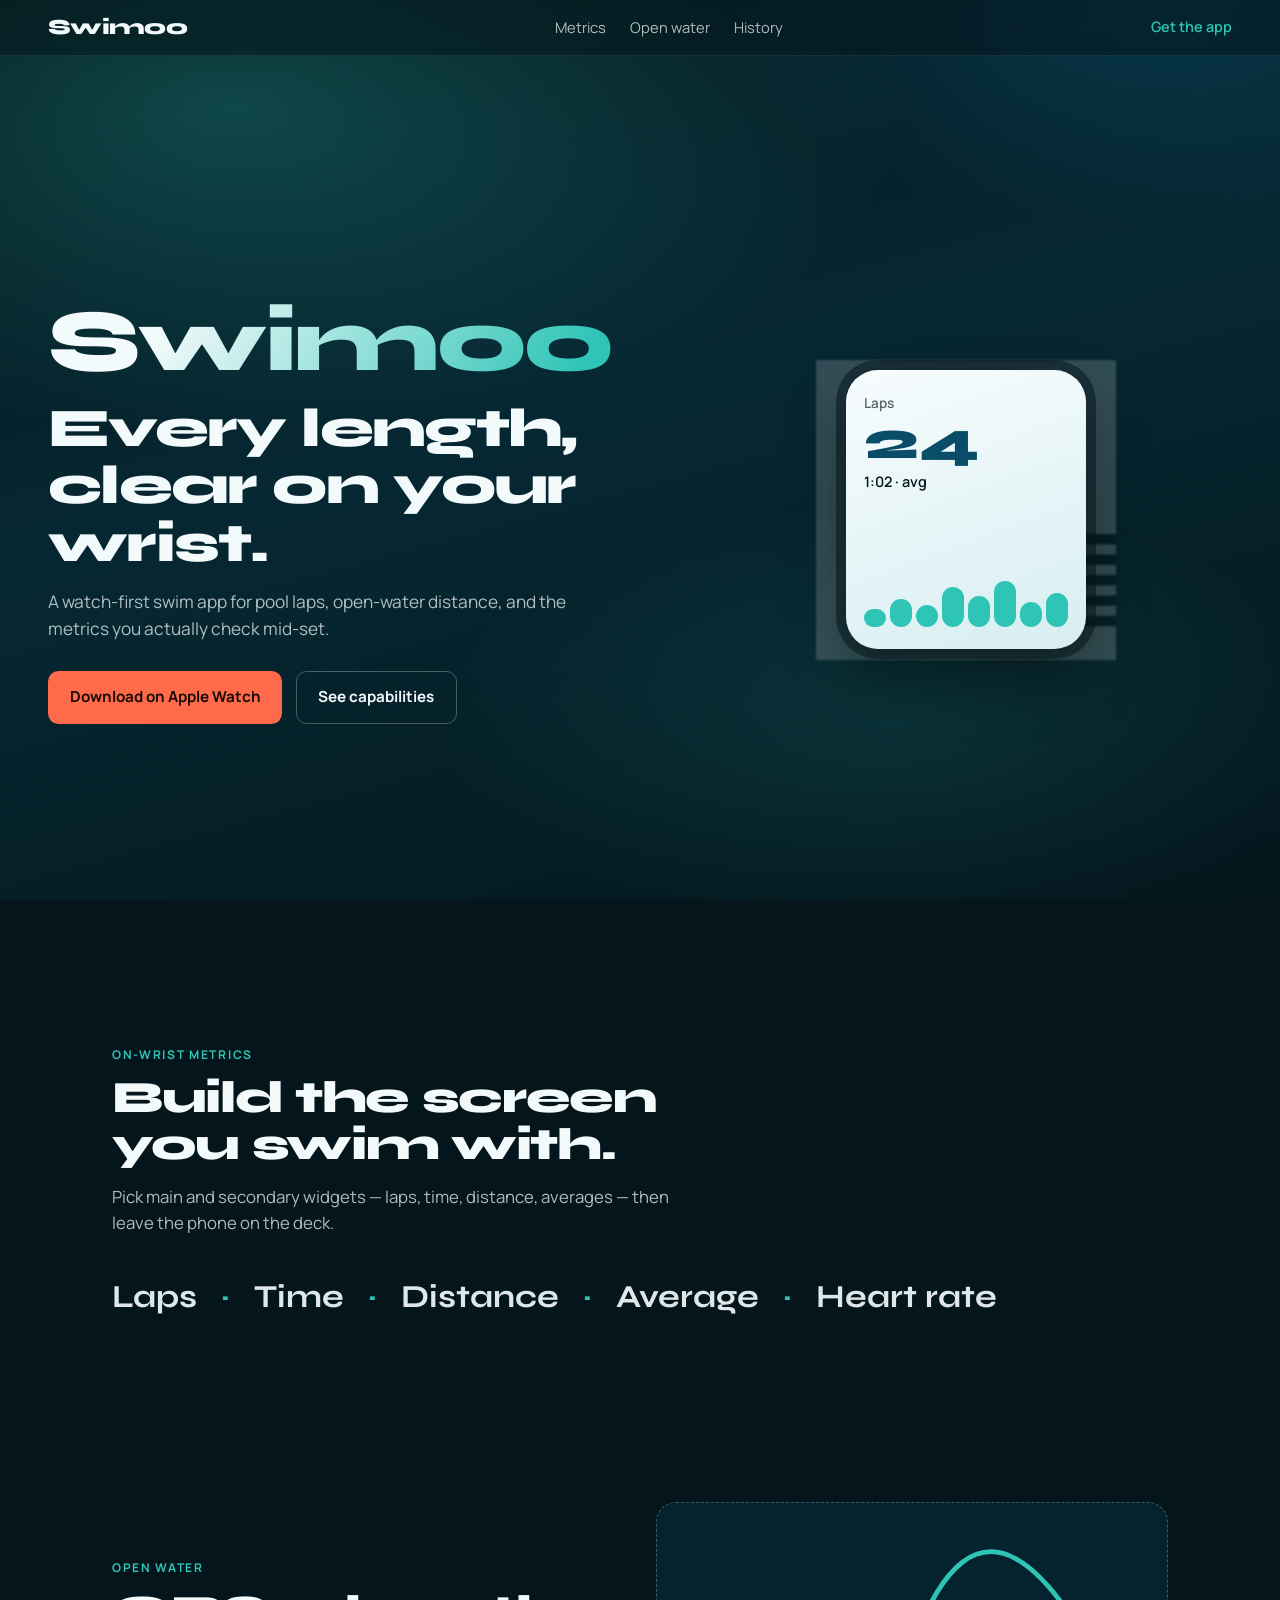
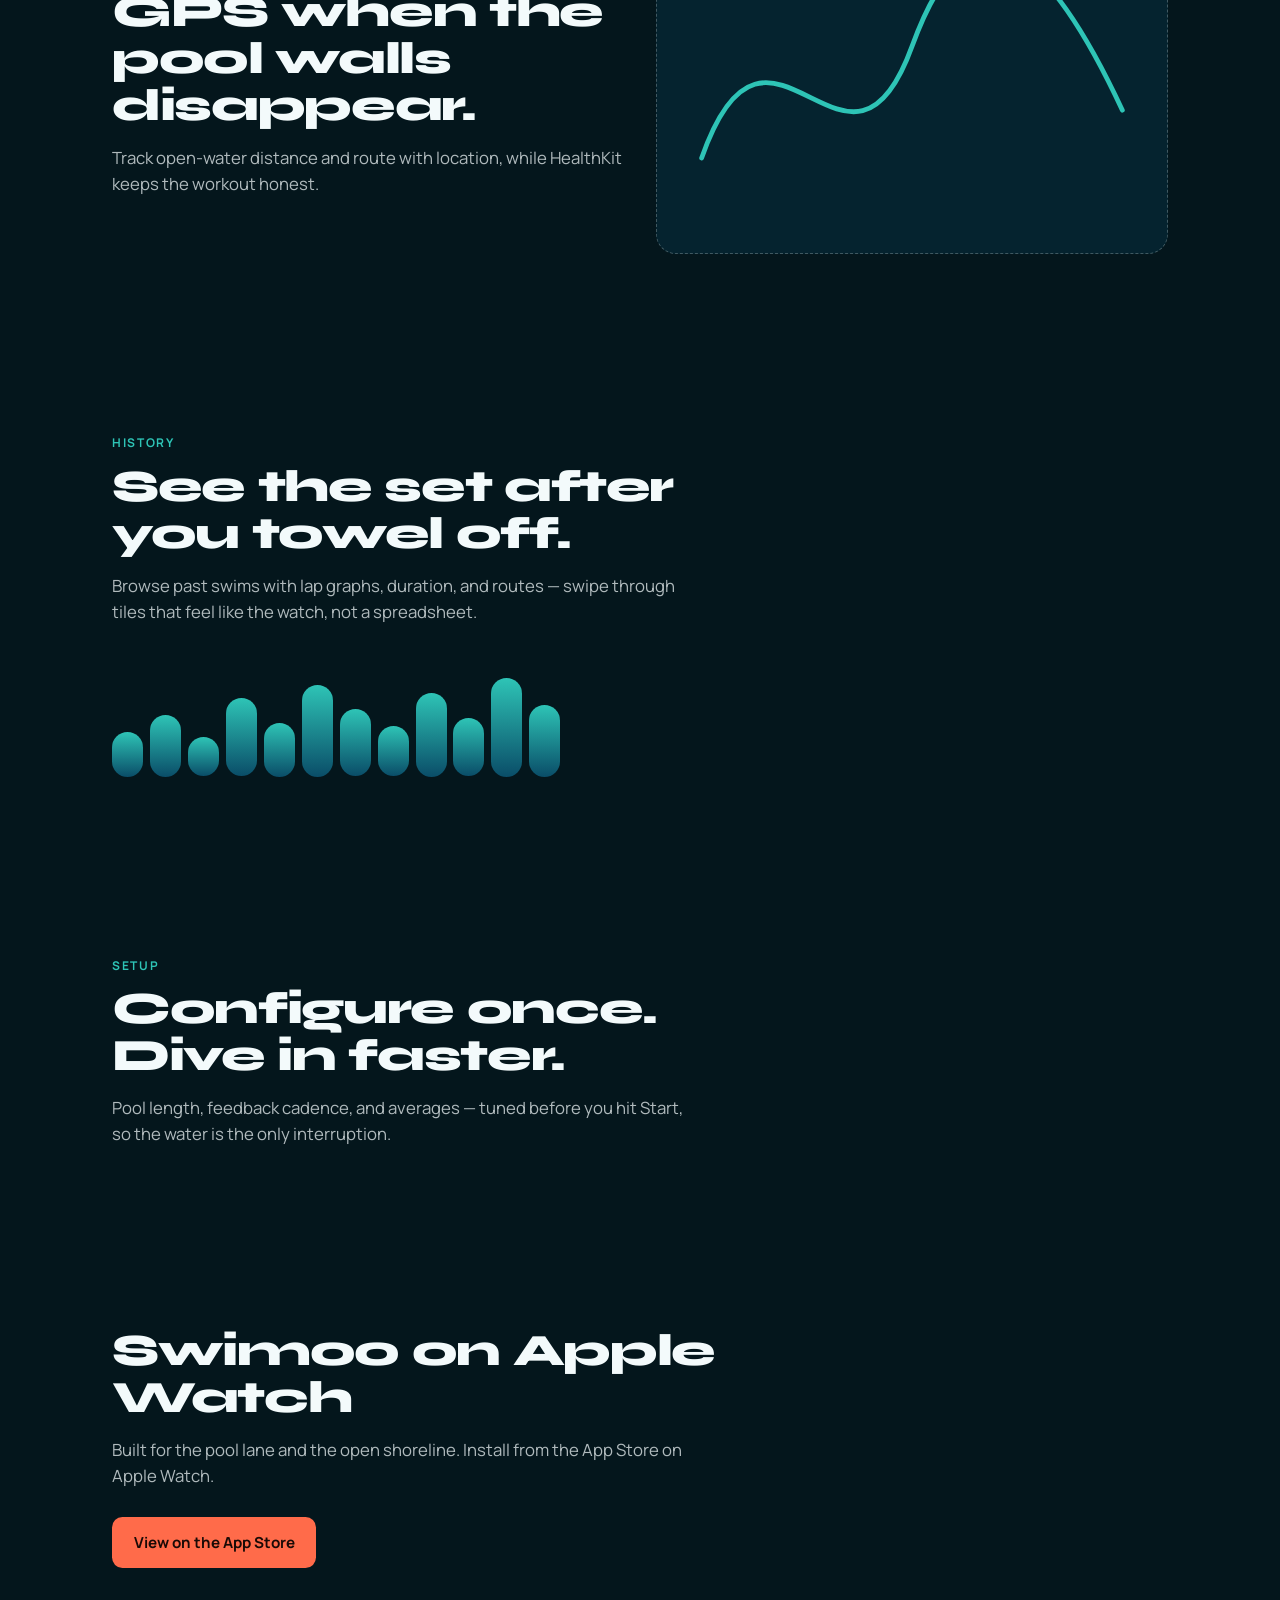
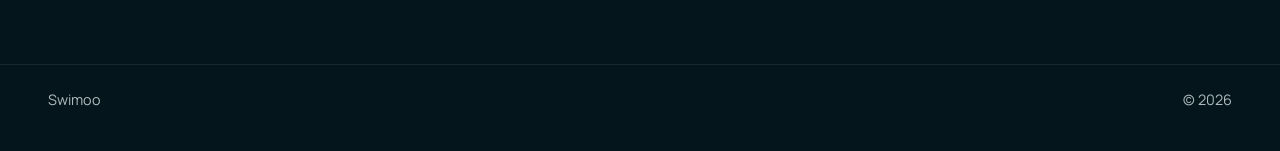
==== index.html @ 3478c58e "a" ====
<!DOCTYPE html>
<html lang="en">
  <head>
    <meta charset="UTF-8" />
    <meta name="viewport" content="width=device-width, initial-scale=1" />
    <title>Swimoo — Swim tracking for Apple Watch</title>
    <meta
      name="description"
      content="Swimoo turns Apple Watch into a focused swim coach: live metrics, lap graphs, open-water routes, and clean history."
    />
    <link rel="preconnect" href="https://fonts.googleapis.com" />
    <link rel="preconnect" href="https://fonts.gstatic.com" crossorigin />
    <link
      href="https://fonts.googleapis.com/css2?family=Manrope:wght@400;500;600;700&family=Syne:wght@600;700;800&display=swap"
      rel="stylesheet"
    />
    <link rel="icon" href="assets/app-icon.png" />
    <link rel="stylesheet" href="styles.css" />
  </head>
  <body>
    <div class="water" aria-hidden="true"></div>

    <header class="top">
      <a class="brand-mark" href="#top">Swimoo</a>
      <nav class="top-nav">
        <a href="#metrics">Metrics</a>
        <a href="#open-water">Open water</a>
        <a href="#history">History</a>
      </nav>
      <a class="top-cta" href="#get">Get the app</a>
    </header>

    <main id="top">
      <section class="hero">
        <div class="hero-copy">
          <p class="brand-hero">Swimoo</p>
          <h1>Every length, clear on your wrist.</h1>
          <p class="lede">
            A watch-first swim app for pool laps, open-water distance, and the
            metrics you actually check mid-set.
          </p>
          <div class="cta-row">
            <a class="btn primary" href="#get">Download on Apple Watch</a>
            <a class="btn ghost" href="#metrics">See capabilities</a>
          </div>
        </div>
        <div class="hero-visual" aria-hidden="true">
          <div class="watch-stage">
            <img class="logo-orb" src="assets/logo.png" alt="" />
            <div class="watch-face">
              <span class="wf-label">Laps</span>
              <span class="wf-value">24</span>
              <span class="wf-sub">1:02 · avg</span>
              <div class="wf-bars">
                <i></i><i></i><i></i><i></i><i></i><i></i><i></i><i></i>
              </div>
            </div>
          </div>
        </div>
      </section>

      <section class="band reveal" id="metrics">
        <p class="eyebrow">On-wrist metrics</p>
        <h2>Build the screen you swim with.</h2>
        <p class="support">
          Pick main and secondary widgets — laps, time, distance, averages —
          then leave the phone on the deck.
        </p>
        <ul class="metric-strip">
          <li>Laps</li>
          <li>Time</li>
          <li>Distance</li>
          <li>Average</li>
          <li>Heart rate</li>
        </ul>
      </section>

      <section class="split reveal" id="open-water">
        <div>
          <p class="eyebrow">Open water</p>
          <h2>GPS when the pool walls disappear.</h2>
          <p class="support">
            Track open-water distance and route with location, while HealthKit
            keeps the workout honest.
          </p>
        </div>
        <div class="route-panel" aria-hidden="true">
          <svg viewBox="0 0 320 220" fill="none">
            <path
              class="route-line"
              d="M28 160 C70 40, 120 200, 160 90 S250 40, 292 130"
              stroke="currentColor"
              stroke-width="3"
              stroke-linecap="round"
            />
          </svg>
        </div>
      </section>

      <section class="band reveal" id="history">
        <p class="eyebrow">History</p>
        <h2>See the set after you towel off.</h2>
        <p class="support">
          Browse past swims with lap graphs, duration, and routes — swipe
          through tiles that feel like the watch, not a spreadsheet.
        </p>
        <div class="graph" aria-hidden="true">
          <span></span><span></span><span></span><span></span><span></span>
          <span></span><span></span><span></span><span></span><span></span>
          <span></span><span></span>
        </div>
      </section>

      <section class="band reveal" id="setup">
        <p class="eyebrow">Setup</p>
        <h2>Configure once. Dive in faster.</h2>
        <p class="support">
          Pool length, feedback cadence, and averages — tuned before you hit
          Start, so the water is the only interruption.
        </p>
      </section>

      <section class="close reveal" id="get">
        <h2>Swimoo on Apple Watch</h2>
        <p class="support">
          Built for the pool lane and the open shoreline. Install from the App
          Store on Apple Watch.
        </p>
        <a class="btn primary" href="https://apps.apple.com" rel="noopener"
          >View on the App Store</a
        >
      </section>
    </main>

    <footer class="foot">
      <span>Swimoo</span>
      <span>© <span id="year"></span></span>
    </footer>

    <script src="main.js"></script>
  </body>
</html>
---- styles.css ----
:root {
  --ink: #04161c;
  --foam: #f3fafb;
  --aqua: #2ec4b6;
  --deep: #0a4d68;
  --signal: #ff6b4a;
  --muted: rgba(243, 250, 251, 0.72);
  --ease: cubic-bezier(0.22, 1, 0.36, 1);
}

*,
*::before,
*::after {
  box-sizing: border-box;
}

html {
  scroll-behavior: smooth;
}

body {
  margin: 0;
  color: var(--foam);
  background: var(--ink);
  font-family: Manrope, sans-serif;
  font-size: 1.05rem;
  line-height: 1.55;
  overflow-x: hidden;
}

h1,
h2,
.brand-hero,
.brand-mark {
  font-family: Syne, sans-serif;
  font-weight: 800;
  letter-spacing: -0.03em;
  line-height: 1.05;
}

a {
  color: inherit;
  text-decoration: none;
}

.water {
  position: fixed;
  inset: 0;
  z-index: -1;
  background:
    radial-gradient(ellipse 80% 55% at 15% 10%, rgba(46, 196, 182, 0.28), transparent 55%),
    radial-gradient(ellipse 70% 50% at 90% 0%, rgba(10, 77, 104, 0.55), transparent 50%),
    radial-gradient(ellipse 60% 40% at 70% 80%, rgba(46, 196, 182, 0.12), transparent 60%),
    linear-gradient(165deg, #031015 0%, #062833 45%, #04161c 100%);
  background-size: 120% 120%, 100% 100%, 100% 100%, 100% 100%;
  animation: tide 18s var(--ease) infinite alternate;
}

@keyframes tide {
  from {
    background-position: 0% 40%, 100% 0%, 50% 100%, 0 0;
  }
  to {
    background-position: 30% 0%, 70% 20%, 40% 70%, 0 0;
  }
}

.top {
  position: sticky;
  top: 0;
  z-index: 10;
  display: flex;
  align-items: center;
  justify-content: space-between;
  gap: 1rem;
  padding: 1rem clamp(1.25rem, 4vw, 3rem);
  backdrop-filter: blur(14px);
  background: rgba(4, 22, 28, 0.55);
  border-bottom: 1px solid rgba(243, 250, 251, 0.08);
}

.brand-mark {
  font-size: 1.35rem;
}

.top-nav {
  display: none;
  gap: 1.5rem;
  font-size: 0.92rem;
  color: var(--muted);
}

.top-nav a:hover {
  color: var(--foam);
}

.top-cta {
  font-size: 0.9rem;
  font-weight: 600;
  color: var(--aqua);
}

.hero {
  min-height: 100svh;
  display: grid;
  align-items: center;
  gap: clamp(2rem, 5vw, 4rem);
  padding: clamp(3rem, 8vh, 6rem) clamp(1.25rem, 4vw, 3rem) 4rem;
  grid-template-columns: 1fr;
}

.brand-hero {
  margin: 0 0 0.75rem;
  font-size: clamp(2.8rem, 10vw, 5.5rem);
  background: linear-gradient(120deg, var(--foam) 20%, var(--aqua) 90%);
  -webkit-background-clip: text;
  background-clip: text;
  color: transparent;
  animation: rise 0.9s var(--ease) both;
}

.hero h1 {
  margin: 0;
  max-width: 11ch;
  font-size: clamp(2rem, 6vw, 3.4rem);
  animation: rise 0.9s var(--ease) 0.08s both;
}

.lede {
  margin: 1.1rem 0 0;
  max-width: 34rem;
  color: var(--muted);
  font-size: 1.08rem;
  animation: rise 0.9s var(--ease) 0.16s both;
}

.cta-row {
  display: flex;
  flex-wrap: wrap;
  gap: 0.85rem;
  margin-top: 1.75rem;
  animation: rise 0.9s var(--ease) 0.24s both;
}

.btn {
  display: inline-flex;
  align-items: center;
  justify-content: center;
  padding: 0.85rem 1.35rem;
  border-radius: 0.65rem;
  font-weight: 700;
  font-size: 0.95rem;
  transition: background 0.2s ease, color 0.2s ease, border-color 0.2s ease;
}

.btn.primary {
  background: var(--signal);
  color: #1a0a06;
}

.btn.primary:hover {
  filter: brightness(1.06);
}

.btn.ghost {
  border: 1px solid rgba(243, 250, 251, 0.28);
  color: var(--foam);
}

.btn.ghost:hover {
  border-color: var(--aqua);
  color: var(--aqua);
}

.hero-visual {
  animation: rise 1s var(--ease) 0.2s both;
}

.watch-stage {
  position: relative;
  width: min(100%, 26rem);
  margin-inline: auto;
  aspect-ratio: 1;
  display: grid;
  place-items: center;
}

.logo-orb {
  position: absolute;
  width: 72%;
  opacity: 0.18;
  filter: blur(1px);
  animation: drift 10s ease-in-out infinite alternate;
}

.watch-face {
  position: relative;
  width: min(72%, 15rem);
  aspect-ratio: 0.86;
  padding: 1.4rem 1.15rem;
  border-radius: 2rem;
  background: linear-gradient(160deg, #f7fcfd, #d7eef1);
  color: var(--ink);
  box-shadow:
    0 0 0 10px rgba(4, 22, 28, 0.55),
    0 30px 60px rgba(0, 0, 0, 0.35);
  display: flex;
  flex-direction: column;
}

.wf-label {
  font-size: 0.85rem;
  font-weight: 600;
  opacity: 0.65;
}

.wf-value {
  font-family: Syne, sans-serif;
  font-size: 3.4rem;
  font-weight: 800;
  color: var(--deep);
  line-height: 1;
}

.wf-sub {
  margin-top: 0.2rem;
  font-size: 0.9rem;
  font-weight: 600;
}

.wf-bars {
  margin-top: auto;
  display: flex;
  align-items: flex-end;
  gap: 0.28rem;
  height: 3.2rem;
}

.wf-bars i {
  flex: 1;
  display: block;
  border-radius: 999px;
  background: var(--aqua);
  transform-origin: bottom;
  animation: bar 2.8s var(--ease) infinite alternate;
}

.wf-bars i:nth-child(1) { height: 35%; animation-delay: 0s; }
.wf-bars i:nth-child(2) { height: 55%; animation-delay: 0.1s; }
.wf-bars i:nth-child(3) { height: 42%; animation-delay: 0.2s; }
.wf-bars i:nth-child(4) { height: 78%; animation-delay: 0.05s; }
.wf-bars i:nth-child(5) { height: 60%; animation-delay: 0.15s; }
.wf-bars i:nth-child(6) { height: 90%; animation-delay: 0.25s; }
.wf-bars i:nth-child(7) { height: 48%; animation-delay: 0.08s; }
.wf-bars i:nth-child(8) { height: 66%; animation-delay: 0.18s; }

@keyframes bar {
  to {
    transform: scaleY(0.72);
  }
}

@keyframes drift {
  from {
    transform: translate(-4%, 2%) scale(1);
  }
  to {
    transform: translate(3%, -3%) scale(1.04);
  }
}

@keyframes rise {
  from {
    opacity: 0;
    transform: translateY(1.25rem);
  }
  to {
    opacity: 1;
    transform: translateY(0);
  }
}

.band,
.split,
.close {
  padding: clamp(4rem, 10vh, 7rem) clamp(1.25rem, 4vw, 3rem);
  max-width: 72rem;
  margin: 0 auto;
}

.eyebrow {
  margin: 0 0 0.6rem;
  text-transform: uppercase;
  letter-spacing: 0.14em;
  font-size: 0.75rem;
  font-weight: 700;
  color: var(--aqua);
}

h2 {
  margin: 0;
  font-size: clamp(1.8rem, 4.5vw, 2.8rem);
  max-width: 14ch;
}

.support {
  margin: 1rem 0 0;
  max-width: 36rem;
  color: var(--muted);
}

.metric-strip {
  list-style: none;
  display: flex;
  flex-wrap: wrap;
  gap: 0.75rem 1.5rem;
  padding: 0;
  margin: 2.25rem 0 0;
  font-family: Syne, sans-serif;
  font-weight: 700;
  font-size: clamp(1.4rem, 3vw, 2rem);
  color: rgba(243, 250, 251, 0.92);
}

.metric-strip li {
  position: relative;
}

.metric-strip li:not(:last-child)::after {
  content: "·";
  margin-left: 1.5rem;
  color: var(--aqua);
}

.split {
  display: grid;
  gap: 2rem;
  align-items: center;
}

.route-panel {
  border-radius: 1.25rem;
  border: 1px dashed rgba(243, 250, 251, 0.25);
  background: rgba(10, 77, 104, 0.25);
  color: var(--aqua);
  min-height: 14rem;
  display: grid;
  place-items: center;
  overflow: hidden;
}

.route-line {
  stroke-dasharray: 420;
  stroke-dashoffset: 420;
}

.reveal.in-view .route-line {
  animation: draw 1.6s var(--ease) forwards;
}

@keyframes draw {
  to {
    stroke-dashoffset: 0;
  }
}

.graph {
  margin-top: 2.5rem;
  display: flex;
  align-items: flex-end;
  gap: 0.45rem;
  height: 7rem;
  max-width: 28rem;
}

.graph span {
  flex: 1;
  border-radius: 999px;
  background: linear-gradient(180deg, var(--aqua), var(--deep));
  transform-origin: bottom;
  transform: scaleY(0.2);
  opacity: 0.35;
}

.reveal.in-view .graph span {
  animation: grow 0.8s var(--ease) forwards;
}

.graph span:nth-child(1) { height: 40%; animation-delay: 0.05s; }
.graph span:nth-child(2) { height: 55%; animation-delay: 0.1s; }
.graph span:nth-child(3) { height: 35%; animation-delay: 0.15s; }
.graph span:nth-child(4) { height: 70%; animation-delay: 0.2s; }
.graph span:nth-child(5) { height: 48%; animation-delay: 0.25s; }
.graph span:nth-child(6) { height: 82%; animation-delay: 0.3s; }
.graph span:nth-child(7) { height: 60%; animation-delay: 0.35s; }
.graph span:nth-child(8) { height: 45%; animation-delay: 0.4s; }
.graph span:nth-child(9) { height: 75%; animation-delay: 0.45s; }
.graph span:nth-child(10) { height: 52%; animation-delay: 0.5s; }
.graph span:nth-child(11) { height: 88%; animation-delay: 0.55s; }
.graph span:nth-child(12) { height: 64%; animation-delay: 0.6s; }

@keyframes grow {
  to {
    transform: scaleY(1);
    opacity: 1;
  }
}

.close {
  text-align: left;
  padding-bottom: 6rem;
}

.close .btn {
  margin-top: 1.75rem;
}

.foot {
  display: flex;
  justify-content: space-between;
  padding: 1.5rem clamp(1.25rem, 4vw, 3rem) 2.5rem;
  border-top: 1px solid rgba(243, 250, 251, 0.08);
  color: var(--muted);
  font-size: 0.9rem;
}

.reveal {
  opacity: 0;
  transform: translateY(1.25rem);
  transition: opacity 0.75s var(--ease), transform 0.75s var(--ease);
}

.reveal.in-view {
  opacity: 1;
  transform: none;
}

@media (min-width: 860px) {
  .top-nav {
    display: flex;
  }

  .hero {
    grid-template-columns: 1.05fr 0.95fr;
  }

  .split {
    grid-template-columns: 1fr 1fr;
  }
}

@media (prefers-reduced-motion: reduce) {
  .water,
  .logo-orb,
  .wf-bars i,
  .brand-hero,
  .hero h1,
  .lede,
  .cta-row,
  .hero-visual {
    animation: none !important;
  }

  .reveal {
    opacity: 1;
    transform: none;
    transition: none;
  }

  .reveal.in-view .route-line,
  .reveal.in-view .graph span {
    animation: none;
    stroke-dashoffset: 0;
    transform: none;
    opacity: 1;
  }

  html {
    scroll-behavior: auto;
  }
}
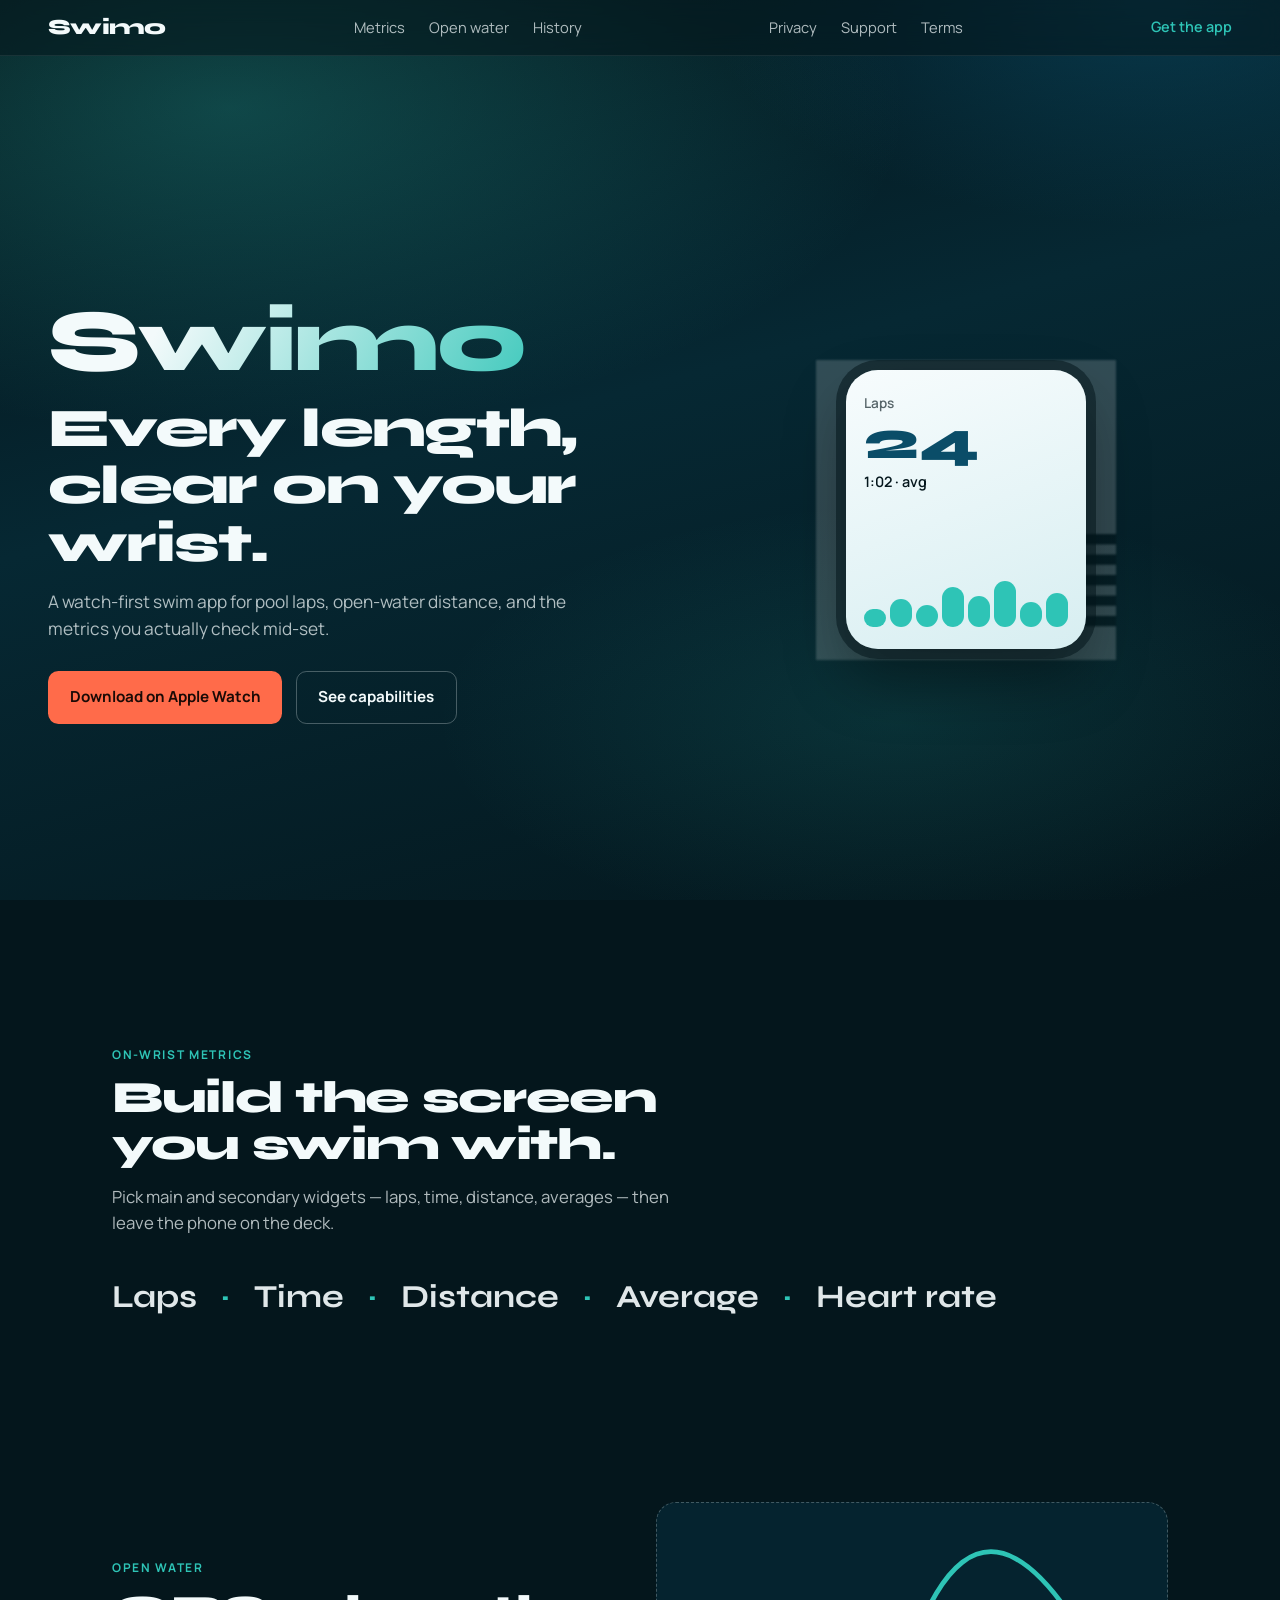
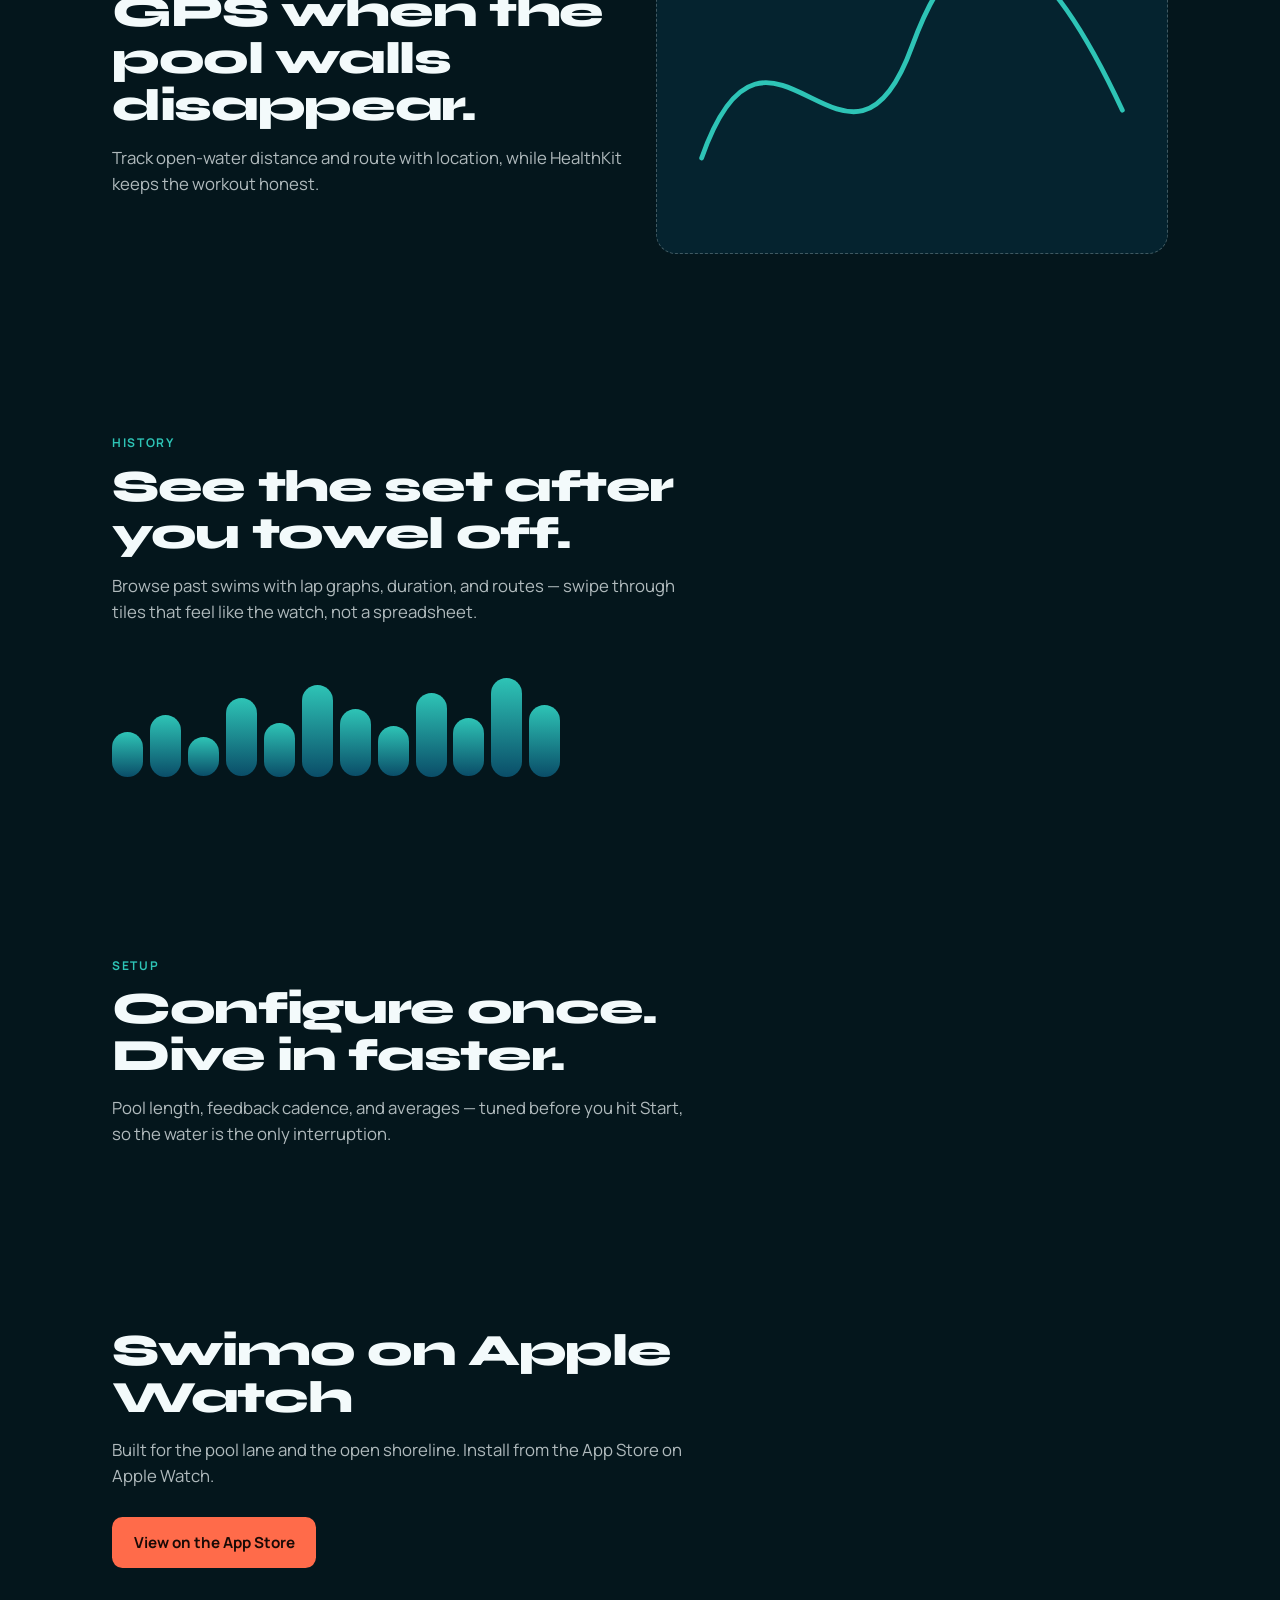
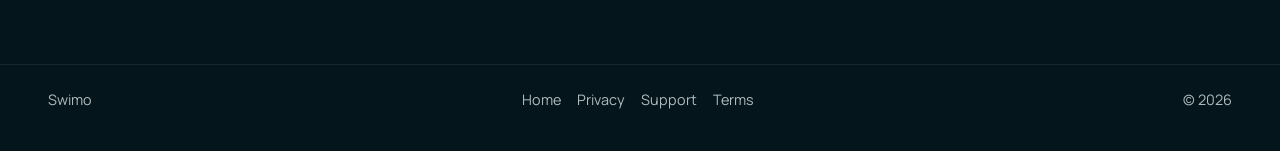
==== commit 597577e4: "Add privacy, support, and terms pages for swimo.me. The marketing page now uses the Swimo name and t" ====
--- a/index.html
+++ b/index.html
@@ -3,10 +3,10 @@
   <head>
     <meta charset="UTF-8" />
     <meta name="viewport" content="width=device-width, initial-scale=1" />
-    <title>Swimoo — Swim tracking for Apple Watch</title>
+    <title>Swimo — Swim tracking for Apple Watch</title>
     <meta
       name="description"
-      content="Swimoo turns Apple Watch into a focused swim coach: live metrics, lap graphs, open-water routes, and clean history."
+      content="Swimo turns Apple Watch into a focused swim coach: live metrics, lap graphs, open-water routes, and clean history."
     />
     <link rel="preconnect" href="https://fonts.googleapis.com" />
     <link rel="preconnect" href="https://fonts.gstatic.com" crossorigin />
@@ -21,11 +21,16 @@
     <div class="water" aria-hidden="true"></div>
 
     <header class="top">
-      <a class="brand-mark" href="#top">Swimoo</a>
+      <a class="brand-mark" href="marketing">Swimo</a>
       <nav class="top-nav">
         <a href="#metrics">Metrics</a>
         <a href="#open-water">Open water</a>
         <a href="#history">History</a>
+      </nav>
+      <nav class="top-nav legal-nav">
+        <a href="privacy">Privacy</a>
+        <a href="support">Support</a>
+        <a href="terms">Terms</a>
       </nav>
       <a class="top-cta" href="#get">Get the app</a>
     </header>
@@ -33,7 +38,7 @@
     <main id="top">
       <section class="hero">
         <div class="hero-copy">
-          <p class="brand-hero">Swimoo</p>
+          <p class="brand-hero">Swimo</p>
           <h1>Every length, clear on your wrist.</h1>
           <p class="lede">
             A watch-first swim app for pool laps, open-water distance, and the
@@ -121,19 +126,28 @@
       </section>
 
       <section class="close reveal" id="get">
-        <h2>Swimoo on Apple Watch</h2>
+        <h2>Swimo on Apple Watch</h2>
         <p class="support">
           Built for the pool lane and the open shoreline. Install from the App
           Store on Apple Watch.
         </p>
-        <a class="btn primary" href="https://apps.apple.com" rel="noopener"
+        <a
+          class="btn primary"
+          href="https://apps.apple.com/us/app/swimo/id6764766248"
+          rel="noopener"
           >View on the App Store</a
         >
       </section>
     </main>
 
     <footer class="foot">
-      <span>Swimoo</span>
+      <span>Swimo</span>
+      <nav class="foot-nav">
+        <a href="marketing">Home</a>
+        <a href="privacy">Privacy</a>
+        <a href="support">Support</a>
+        <a href="terms">Terms</a>
+      </nav>
       <span>© <span id="year"></span></span>
     </footer>
 
--- a/styles.css
+++ b/styles.css
@@ -72,6 +72,7 @@
   display: flex;
   align-items: center;
   justify-content: space-between;
+  flex-wrap: wrap;
   gap: 1rem;
   padding: 1rem clamp(1.25rem, 4vw, 3rem);
   backdrop-filter: blur(14px);
@@ -90,8 +91,18 @@
   color: var(--muted);
 }
 
-.top-nav a:hover {
+.top-nav a:hover,
+.foot-nav a:hover {
   color: var(--foam);
+}
+
+.legal-nav {
+  display: flex;
+}
+
+.foot-nav {
+  display: flex;
+  gap: 1rem;
 }
 
 .top-cta {
@@ -417,11 +428,53 @@
 
 .foot {
   display: flex;
+  flex-wrap: wrap;
+  gap: 0.75rem 1.5rem;
   justify-content: space-between;
+  align-items: center;
   padding: 1.5rem clamp(1.25rem, 4vw, 3rem) 2.5rem;
   border-top: 1px solid rgba(243, 250, 251, 0.08);
   color: var(--muted);
   font-size: 0.9rem;
+}
+
+.page {
+  max-width: 42rem;
+  padding: clamp(2.5rem, 6vh, 4.5rem) clamp(1.25rem, 4vw, 3rem) 5rem;
+}
+
+.page h1 {
+  margin: 0;
+  font-size: clamp(2.4rem, 6vw, 4rem);
+}
+
+.page .updated,
+.page p,
+.page li {
+  color: var(--muted);
+}
+
+.page h2 {
+  margin: 2rem 0 0.35rem;
+  font-size: 1.35rem;
+}
+
+.page p,
+.page ul {
+  margin: 0.35rem 0 0;
+}
+
+.page a:not(.btn) {
+  color: var(--aqua);
+  text-decoration: underline;
+  text-underline-offset: 0.15em;
+}
+
+.page .actions {
+  display: flex;
+  flex-wrap: wrap;
+  gap: 0.85rem;
+  margin-top: 1.75rem;
 }
 
 .reveal {
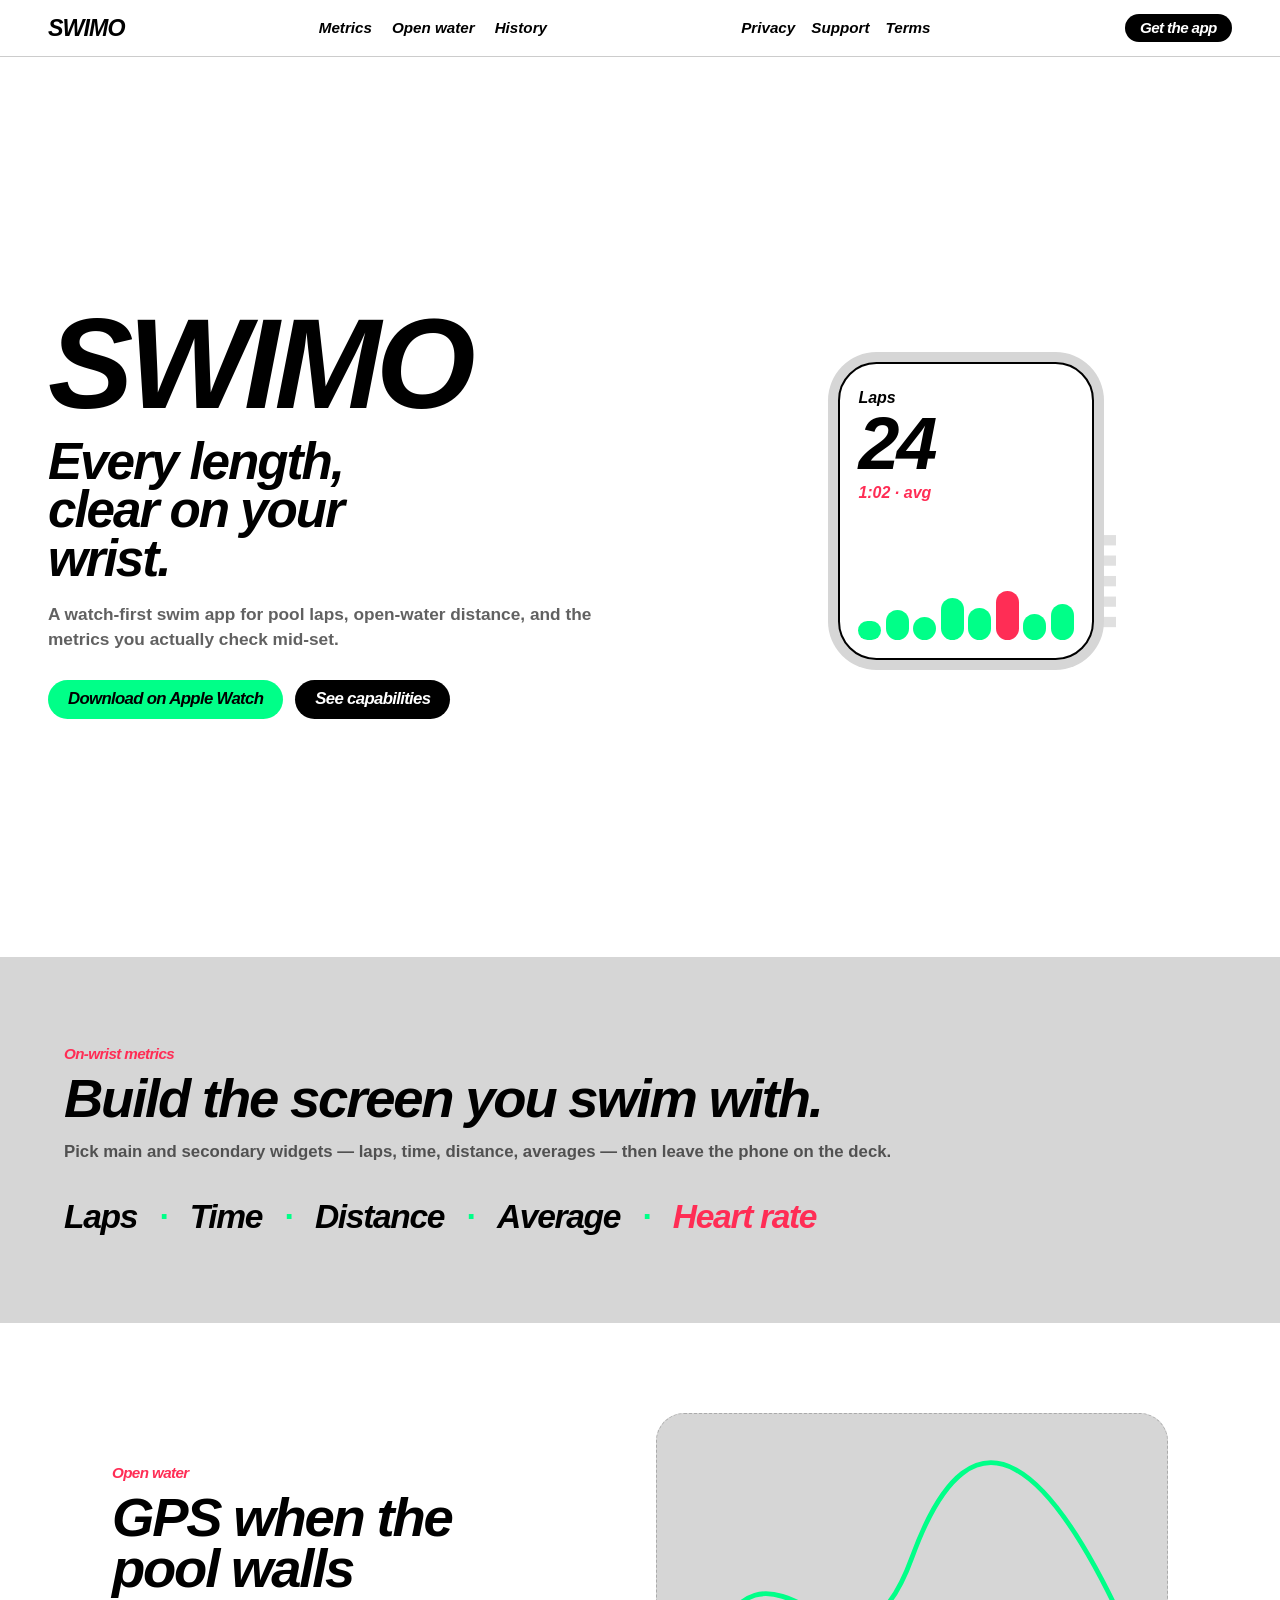
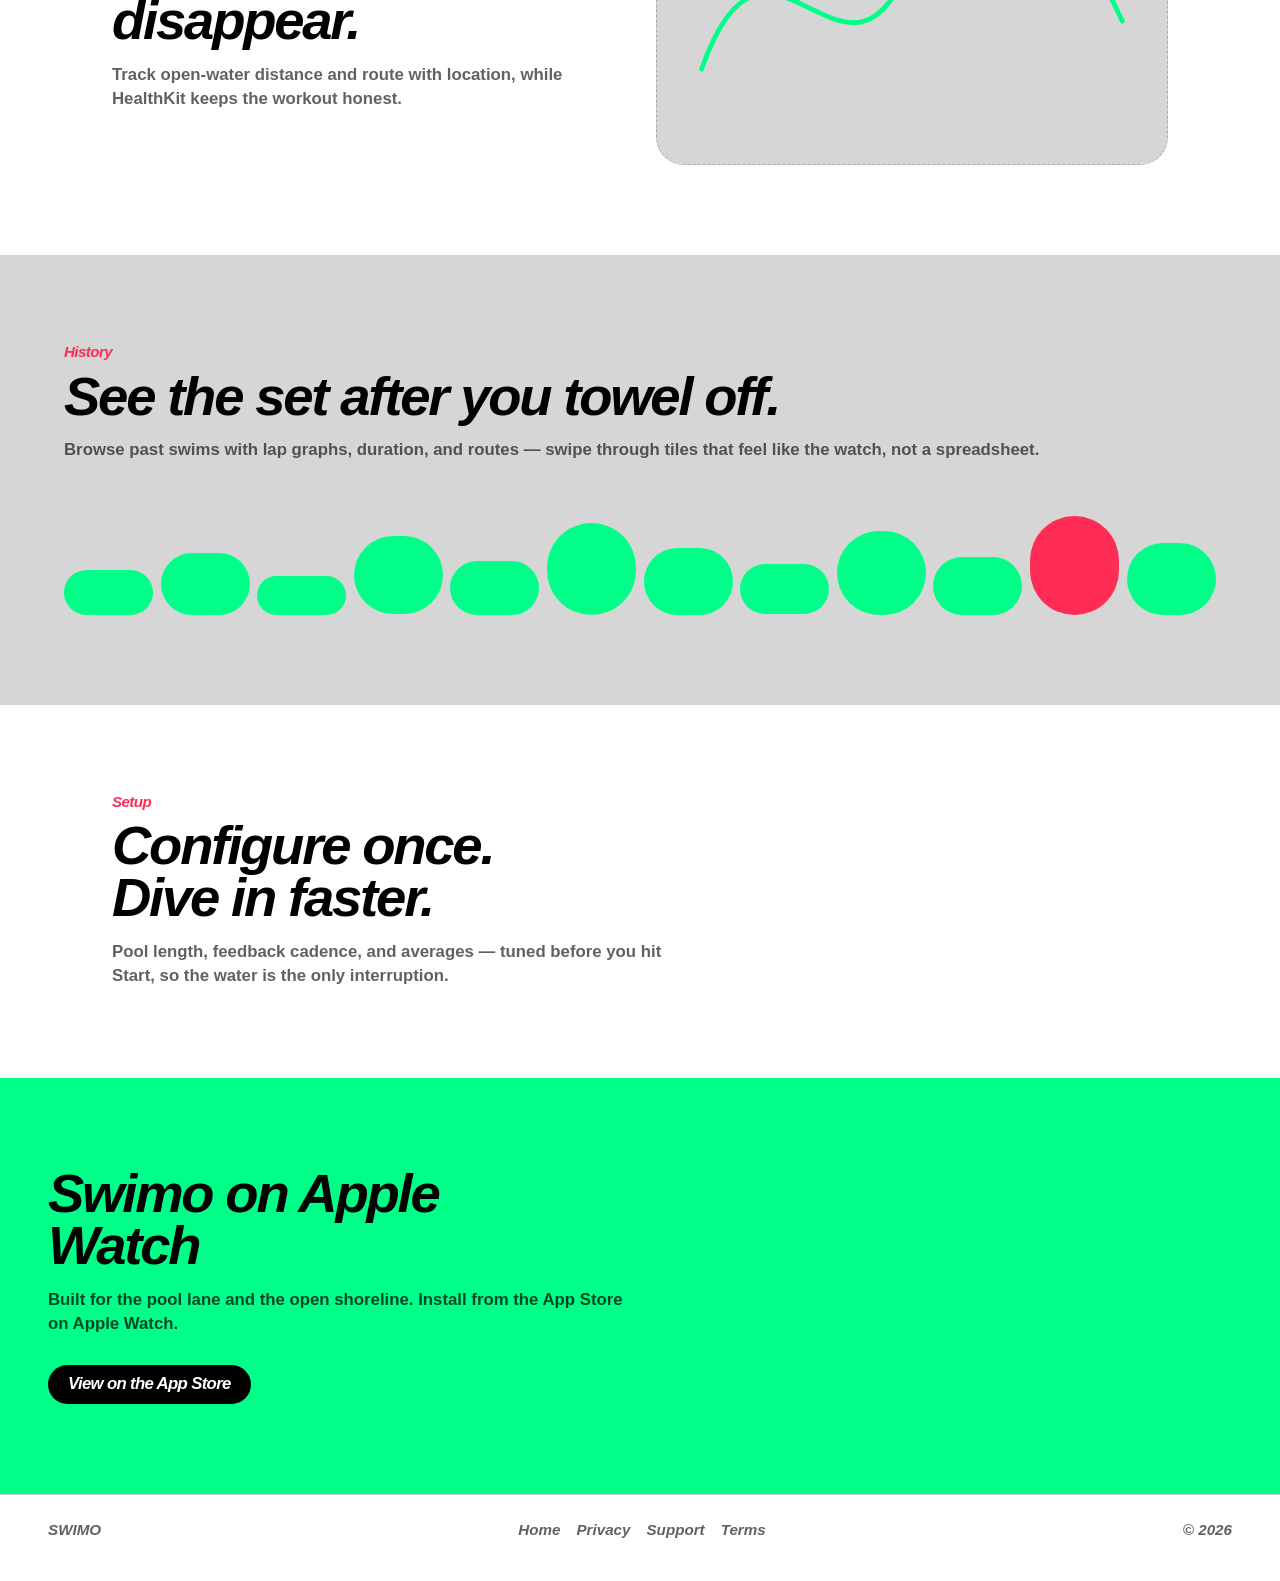
==== commit 5ee4d227: "Restyle the site with the watch app type and palette. Headlines and buttons use heavy italic system " ====
--- a/index.html
+++ b/index.html
@@ -8,20 +8,12 @@
       name="description"
       content="Swimo turns Apple Watch into a focused swim coach: live metrics, lap graphs, open-water routes, and clean history."
     />
-    <link rel="preconnect" href="https://fonts.googleapis.com" />
-    <link rel="preconnect" href="https://fonts.gstatic.com" crossorigin />
-    <link
-      href="https://fonts.googleapis.com/css2?family=Manrope:wght@400;500;600;700&family=Syne:wght@600;700;800&display=swap"
-      rel="stylesheet"
-    />
     <link rel="icon" href="assets/app-icon.png" />
     <link rel="stylesheet" href="styles.css" />
   </head>
   <body>
-    <div class="water" aria-hidden="true"></div>
-
     <header class="top">
-      <a class="brand-mark" href="marketing">Swimo</a>
+      <a class="brand-mark" href="marketing">SWIMO</a>
       <nav class="top-nav">
         <a href="#metrics">Metrics</a>
         <a href="#open-water">Open water</a>
@@ -38,7 +30,7 @@
     <main id="top">
       <section class="hero">
         <div class="hero-copy">
-          <p class="brand-hero">Swimo</p>
+          <p class="brand-hero">SWIMO</p>
           <h1>Every length, clear on your wrist.</h1>
           <p class="lede">
             A watch-first swim app for pool laps, open-water distance, and the
@@ -141,7 +133,7 @@
     </main>
 
     <footer class="foot">
-      <span>Swimo</span>
+      <span>SWIMO</span>
       <nav class="foot-nav">
         <a href="marketing">Home</a>
         <a href="privacy">Privacy</a>
--- a/styles.css
+++ b/styles.css
@@ -1,11 +1,14 @@
 :root {
-  --ink: #04161c;
-  --foam: #f3fafb;
-  --aqua: #2ec4b6;
-  --deep: #0a4d68;
-  --signal: #ff6b4a;
-  --muted: rgba(243, 250, 251, 0.72);
+  --background: #ffffff;
+  --foreground: #000000;
+  --accent: #ff2d55;
+  --widget-start: #00ff88;
+  --widget-end: #3cd3fe;
+  --section: #d6d6d6;
+  --muted: rgba(0, 0, 0, 0.62);
+  --line: rgba(0, 0, 0, 0.2);
   --ease: cubic-bezier(0.22, 1, 0.36, 1);
+  --display: -apple-system, BlinkMacSystemFont, "SF Pro Display", "SF Pro Text", "Helvetica Neue", sans-serif;
 }
 
 *,
@@ -20,49 +23,35 @@
 
 body {
   margin: 0;
-  color: var(--foam);
-  background: var(--ink);
-  font-family: Manrope, sans-serif;
+  color: var(--foreground);
+  background: var(--background);
+  font-family: var(--display);
   font-size: 1.05rem;
-  line-height: 1.55;
+  font-weight: 500;
+  line-height: 1.45;
   overflow-x: hidden;
 }
 
 h1,
 h2,
 .brand-hero,
-.brand-mark {
-  font-family: Syne, sans-serif;
-  font-weight: 800;
-  letter-spacing: -0.03em;
-  line-height: 1.05;
+.brand-mark,
+.eyebrow,
+.btn,
+.top-cta,
+.metric-strip,
+.wf-value,
+.page h2 {
+  font-family: var(--display);
+  font-weight: 900;
+  font-style: italic;
+  letter-spacing: -0.04em;
+  line-height: 0.95;
 }
 
 a {
   color: inherit;
   text-decoration: none;
-}
-
-.water {
-  position: fixed;
-  inset: 0;
-  z-index: -1;
-  background:
-    radial-gradient(ellipse 80% 55% at 15% 10%, rgba(46, 196, 182, 0.28), transparent 55%),
-    radial-gradient(ellipse 70% 50% at 90% 0%, rgba(10, 77, 104, 0.55), transparent 50%),
-    radial-gradient(ellipse 60% 40% at 70% 80%, rgba(46, 196, 182, 0.12), transparent 60%),
-    linear-gradient(165deg, #031015 0%, #062833 45%, #04161c 100%);
-  background-size: 120% 120%, 100% 100%, 100% 100%, 100% 100%;
-  animation: tide 18s var(--ease) infinite alternate;
-}
-
-@keyframes tide {
-  from {
-    background-position: 0% 40%, 100% 0%, 50% 100%, 0 0;
-  }
-  to {
-    background-position: 30% 0%, 70% 20%, 40% 70%, 0 0;
-  }
 }
 
 .top {
@@ -73,42 +62,43 @@
   align-items: center;
   justify-content: space-between;
   flex-wrap: wrap;
-  gap: 1rem;
-  padding: 1rem clamp(1.25rem, 4vw, 3rem);
-  backdrop-filter: blur(14px);
-  background: rgba(4, 22, 28, 0.55);
-  border-bottom: 1px solid rgba(243, 250, 251, 0.08);
+  gap: 0.75rem 1rem;
+  padding: 0.85rem clamp(1.25rem, 4vw, 3rem);
+  background: var(--background);
+  border-bottom: 1px solid var(--line);
 }
 
 .brand-mark {
-  font-size: 1.35rem;
+  font-size: 1.45rem;
 }
 
 .top-nav {
   display: none;
-  gap: 1.5rem;
-  font-size: 0.92rem;
-  color: var(--muted);
+  gap: 1.25rem;
+  font-size: 0.95rem;
+  font-weight: 700;
+  font-style: italic;
 }
 
 .top-nav a:hover,
 .foot-nav a:hover {
-  color: var(--foam);
-}
-
-.legal-nav {
-  display: flex;
-}
-
+  color: var(--accent);
+}
+
+.legal-nav,
 .foot-nav {
   display: flex;
   gap: 1rem;
 }
 
 .top-cta {
-  font-size: 0.9rem;
-  font-weight: 600;
-  color: var(--aqua);
+  display: inline-flex;
+  align-items: center;
+  padding: 0.45rem 0.95rem;
+  border-radius: 999px;
+  background: var(--foreground);
+  color: var(--background);
+  font-size: 0.95rem;
 }
 
 .hero {
@@ -121,34 +111,34 @@
 }
 
 .brand-hero {
-  margin: 0 0 0.75rem;
-  font-size: clamp(2.8rem, 10vw, 5.5rem);
-  background: linear-gradient(120deg, var(--foam) 20%, var(--aqua) 90%);
-  -webkit-background-clip: text;
-  background-clip: text;
-  color: transparent;
+  margin: 0 0 0.85rem;
+  font-size: clamp(4.2rem, 14vw, 8rem);
   animation: rise 0.9s var(--ease) both;
 }
 
 .hero h1 {
   margin: 0;
-  max-width: 11ch;
-  font-size: clamp(2rem, 6vw, 3.4rem);
+  max-width: 12ch;
+  font-size: clamp(2rem, 5vw, 3.2rem);
   animation: rise 0.9s var(--ease) 0.08s both;
 }
 
 .lede {
-  margin: 1.1rem 0 0;
+  margin: 1.15rem 0 0;
   max-width: 34rem;
   color: var(--muted);
   font-size: 1.08rem;
+  font-weight: 600;
+  font-style: normal;
+  letter-spacing: 0;
+  line-height: 1.45;
   animation: rise 0.9s var(--ease) 0.16s both;
 }
 
 .cta-row {
   display: flex;
   flex-wrap: wrap;
-  gap: 0.85rem;
+  gap: 0.75rem;
   margin-top: 1.75rem;
   animation: rise 0.9s var(--ease) 0.24s both;
 }
@@ -157,30 +147,29 @@
   display: inline-flex;
   align-items: center;
   justify-content: center;
-  padding: 0.85rem 1.35rem;
-  border-radius: 0.65rem;
-  font-weight: 700;
-  font-size: 0.95rem;
-  transition: background 0.2s ease, color 0.2s ease, border-color 0.2s ease;
+  padding: 0.7rem 1.25rem;
+  border-radius: 999px;
+  border: 0;
+  font-size: 1.05rem;
+  line-height: 1;
 }
 
 .btn.primary {
-  background: var(--signal);
-  color: #1a0a06;
+  background: var(--widget-start);
+  color: var(--foreground);
 }
 
 .btn.primary:hover {
-  filter: brightness(1.06);
+  filter: brightness(0.96);
 }
 
 .btn.ghost {
-  border: 1px solid rgba(243, 250, 251, 0.28);
-  color: var(--foam);
+  background: var(--foreground);
+  color: var(--background);
 }
 
 .btn.ghost:hover {
-  border-color: var(--aqua);
-  color: var(--aqua);
+  background: var(--accent);
 }
 
 .hero-visual {
@@ -189,7 +178,7 @@
 
 .watch-stage {
   position: relative;
-  width: min(100%, 26rem);
+  width: min(100%, 24rem);
   margin-inline: auto;
   aspect-ratio: 1;
   display: grid;
@@ -198,45 +187,41 @@
 
 .logo-orb {
   position: absolute;
-  width: 72%;
-  opacity: 0.18;
-  filter: blur(1px);
-  animation: drift 10s ease-in-out infinite alternate;
+  width: 78%;
+  opacity: 0.12;
 }
 
 .watch-face {
   position: relative;
-  width: min(72%, 15rem);
+  width: min(78%, 16rem);
   aspect-ratio: 0.86;
-  padding: 1.4rem 1.15rem;
-  border-radius: 2rem;
-  background: linear-gradient(160deg, #f7fcfd, #d7eef1);
-  color: var(--ink);
-  box-shadow:
-    0 0 0 10px rgba(4, 22, 28, 0.55),
-    0 30px 60px rgba(0, 0, 0, 0.35);
+  padding: 1.35rem 1.15rem 1.1rem;
+  border-radius: 2.4rem;
+  background: var(--background);
+  color: var(--foreground);
+  border: 2px solid var(--foreground);
+  box-shadow: 0 0 0 10px var(--section);
   display: flex;
   flex-direction: column;
 }
 
 .wf-label {
-  font-size: 0.85rem;
-  font-weight: 600;
-  opacity: 0.65;
+  font-size: 1rem;
+  font-weight: 900;
+  font-style: italic;
 }
 
 .wf-value {
-  font-family: Syne, sans-serif;
-  font-size: 3.4rem;
-  font-weight: 800;
-  color: var(--deep);
-  line-height: 1;
+  font-size: 4.6rem;
+  color: var(--foreground);
 }
 
 .wf-sub {
-  margin-top: 0.2rem;
-  font-size: 0.9rem;
-  font-weight: 600;
+  margin-top: 0.15rem;
+  font-size: 1rem;
+  font-weight: 700;
+  font-style: italic;
+  color: var(--accent);
 }
 
 .wf-bars {
@@ -244,16 +229,20 @@
   display: flex;
   align-items: flex-end;
   gap: 0.28rem;
-  height: 3.2rem;
+  height: 3.4rem;
 }
 
 .wf-bars i {
   flex: 1;
   display: block;
   border-radius: 999px;
-  background: var(--aqua);
+  background: var(--widget-start);
   transform-origin: bottom;
   animation: bar 2.8s var(--ease) infinite alternate;
+}
+
+.wf-bars i:nth-child(6) {
+  background: var(--accent);
 }
 
 .wf-bars i:nth-child(1) { height: 35%; animation-delay: 0s; }
@@ -271,15 +260,6 @@
   }
 }
 
-@keyframes drift {
-  from {
-    transform: translate(-4%, 2%) scale(1);
-  }
-  to {
-    transform: translate(3%, -3%) scale(1.04);
-  }
-}
-
 @keyframes rise {
   from {
     opacity: 0;
@@ -299,18 +279,26 @@
   margin: 0 auto;
 }
 
+.band:nth-of-type(even) {
+  background: var(--section);
+  max-width: none;
+}
+
+.band:nth-of-type(even) > * {
+  max-width: 72rem;
+  margin-right: auto;
+  margin-left: auto;
+}
+
 .eyebrow {
-  margin: 0 0 0.6rem;
-  text-transform: uppercase;
-  letter-spacing: 0.14em;
-  font-size: 0.75rem;
-  font-weight: 700;
-  color: var(--aqua);
+  margin: 0 0 0.7rem;
+  font-size: 0.95rem;
+  color: var(--accent);
 }
 
 h2 {
   margin: 0;
-  font-size: clamp(1.8rem, 4.5vw, 2.8rem);
+  font-size: clamp(2rem, 5vw, 3.4rem);
   max-width: 14ch;
 }
 
@@ -318,29 +306,31 @@
   margin: 1rem 0 0;
   max-width: 36rem;
   color: var(--muted);
+  font-weight: 600;
+  font-style: normal;
+  letter-spacing: 0;
+  line-height: 1.45;
 }
 
 .metric-strip {
   list-style: none;
   display: flex;
   flex-wrap: wrap;
-  gap: 0.75rem 1.5rem;
+  gap: 0.75rem 1.4rem;
   padding: 0;
   margin: 2.25rem 0 0;
-  font-family: Syne, sans-serif;
-  font-weight: 700;
-  font-size: clamp(1.4rem, 3vw, 2rem);
-  color: rgba(243, 250, 251, 0.92);
-}
-
-.metric-strip li {
-  position: relative;
+  font-size: clamp(1.45rem, 3vw, 2.1rem);
+}
+
+.metric-strip li:nth-child(5) {
+  color: var(--accent);
 }
 
 .metric-strip li:not(:last-child)::after {
   content: "·";
-  margin-left: 1.5rem;
-  color: var(--aqua);
+  margin-left: 1.4rem;
+  color: var(--widget-start);
+  font-style: normal;
 }
 
 .split {
@@ -350,10 +340,10 @@
 }
 
 .route-panel {
-  border-radius: 1.25rem;
-  border: 1px dashed rgba(243, 250, 251, 0.25);
-  background: rgba(10, 77, 104, 0.25);
-  color: var(--aqua);
+  border-radius: 1.75rem;
+  border: 1px dashed var(--line);
+  background: var(--section);
+  color: var(--foreground);
   min-height: 14rem;
   display: grid;
   place-items: center;
@@ -361,6 +351,7 @@
 }
 
 .route-line {
+  stroke: var(--widget-start);
   stroke-dasharray: 420;
   stroke-dashoffset: 420;
 }
@@ -387,10 +378,14 @@
 .graph span {
   flex: 1;
   border-radius: 999px;
-  background: linear-gradient(180deg, var(--aqua), var(--deep));
+  background: var(--widget-start);
   transform-origin: bottom;
   transform: scaleY(0.2);
-  opacity: 0.35;
+  opacity: 0.45;
+}
+
+.graph span:nth-child(11) {
+  background: var(--accent);
 }
 
 .reveal.in-view .graph span {
@@ -418,12 +413,24 @@
 }
 
 .close {
+  max-width: none;
+  background: var(--widget-start);
   text-align: left;
-  padding-bottom: 6rem;
+}
+
+.close h2,
+.close .support {
+  color: var(--foreground);
+}
+
+.close .support {
+  color: rgba(0, 0, 0, 0.72);
 }
 
 .close .btn {
   margin-top: 1.75rem;
+  background: var(--foreground);
+  color: var(--background);
 }
 
 .foot {
@@ -433,9 +440,11 @@
   justify-content: space-between;
   align-items: center;
   padding: 1.5rem clamp(1.25rem, 4vw, 3rem) 2.5rem;
-  border-top: 1px solid rgba(243, 250, 251, 0.08);
+  border-top: 1px solid var(--line);
   color: var(--muted);
-  font-size: 0.9rem;
+  font-size: 0.95rem;
+  font-weight: 700;
+  font-style: italic;
 }
 
 .page {
@@ -445,35 +454,44 @@
 
 .page h1 {
   margin: 0;
-  font-size: clamp(2.4rem, 6vw, 4rem);
+  font-size: clamp(2.8rem, 7vw, 4.6rem);
 }
 
 .page .updated,
 .page p,
 .page li {
   color: var(--muted);
+  font-weight: 600;
+  font-style: normal;
+  letter-spacing: 0;
+  line-height: 1.5;
 }
 
 .page h2 {
-  margin: 2rem 0 0.35rem;
-  font-size: 1.35rem;
+  margin: 2rem 0 0.4rem;
+  font-size: 1.55rem;
+  color: var(--foreground);
 }
 
 .page p,
 .page ul {
-  margin: 0.35rem 0 0;
+  margin: 0.4rem 0 0;
 }
 
 .page a:not(.btn) {
-  color: var(--aqua);
+  color: var(--foreground);
   text-decoration: underline;
-  text-underline-offset: 0.15em;
+  text-underline-offset: 0.16em;
+}
+
+.page a:not(.btn):hover {
+  color: var(--accent);
 }
 
 .page .actions {
   display: flex;
   flex-wrap: wrap;
-  gap: 0.85rem;
+  gap: 0.75rem;
   margin-top: 1.75rem;
 }
 
@@ -503,8 +521,6 @@
 }
 
 @media (prefers-reduced-motion: reduce) {
-  .water,
-  .logo-orb,
   .wf-bars i,
   .brand-hero,
   .hero h1,
